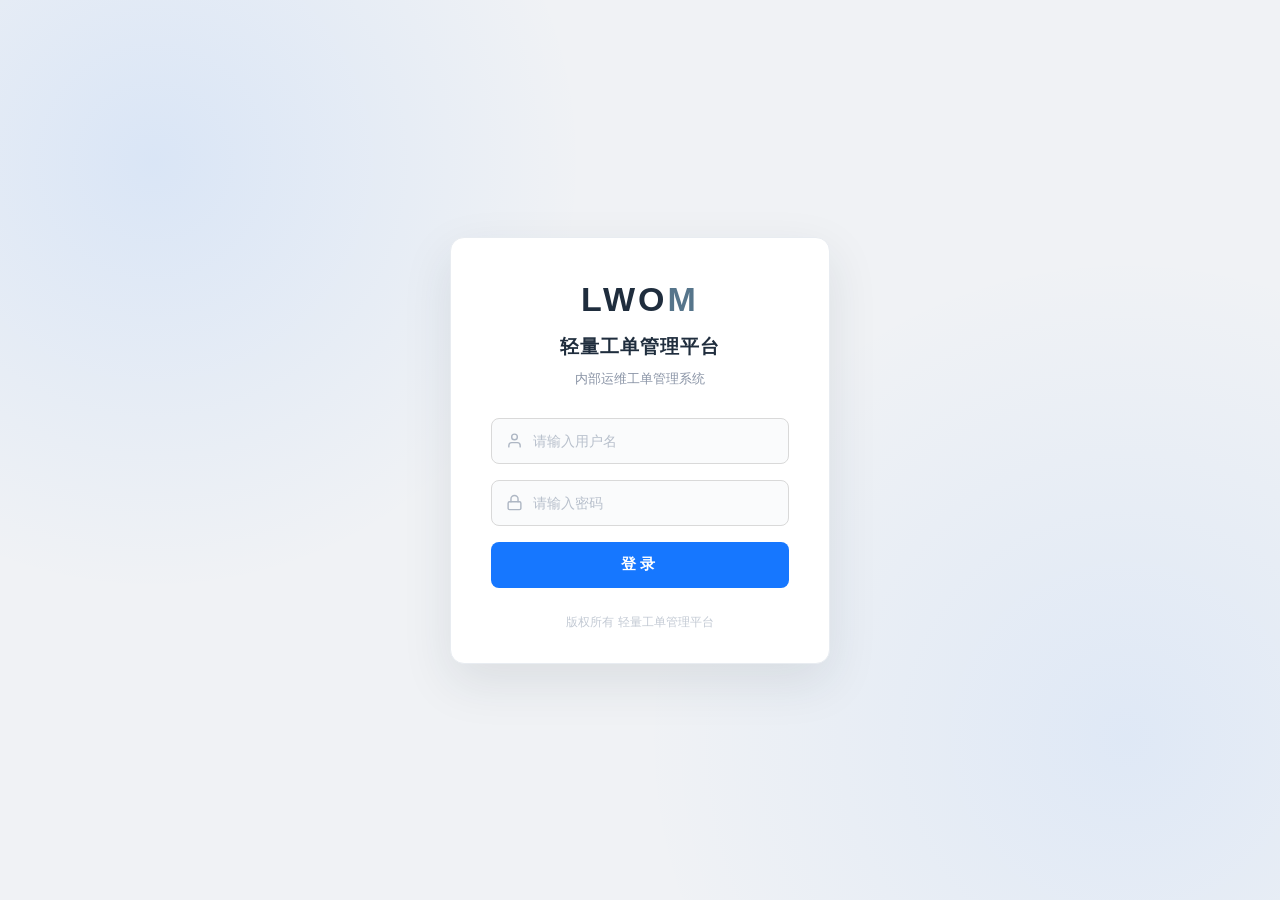
==== frontend/html/login.html @ e552d794 "前端登录页与静态资源入口" ====
<!DOCTYPE html>
<html lang="zh-CN">
<head>
    <meta charset="UTF-8">
    <meta name="viewport" content="width=device-width, initial-scale=1.0">
    <title>登录 - 轻量工单管理平台</title>
    <link rel="stylesheet" href="../css/style.css">
    <script src="../js/login.js" defer></script>
</head>
<body class="login-page">
    <div class="login-card">
    <div class="login-brand">LWO<span>M</span></div>
    <h1 class="login-title">轻量工单管理平台</h1>
    <p class="login-sub">内部运维工单管理系统</p>

    <form class="loginForm" novalidate>
        <div class="login-field">
            <svg viewBox="0 0 24 24"
            fill="none"
            stroke="currentColor"
            stroke-width="2"
            stroke-linecap="round"
            stroke-linejoin="round">
            <path d="M20 21v-2a4 4 0 0 0-4-4H8a4 4 0 0 0-4 4v2"></path>
            <circle cx="12" cy="7" r="4"></circle>
        </svg>
        <input type="text"
               id="username"
               placeholder="请输入用户名"
               autocomplete="username">
        </div>
        <div class="login-field">
            <svg viewBox="0 0 24 24"
                 fill="none"
                 stroke="currentColor"
                 stroke-width="2"
                 stroke-linecap="round"
                 stroke-linejoin="round">
                <rect x="3" y="11" width="18" height="11" rx="2"></rect>
                <path d="M7 11V7a5 5 0 0 1 10 0v4"></path>
                </svg>
                <input type="password"
                       id="password"
                       placeholder="请输入密码"
                       autocomplete="current-password">
        </div>
        <div class="login-tip" id="loginTip"></div>
        <button type="submit" class="login-btn" id="loginBtn">登录</button>
    </form>
    <p class="login-copy">版权所有 轻量工单管理平台</p>
    </div>
</body>
</html>
---- frontend/css/style.css ----
* {
    box-sizing:border-box;
    margin: 0;
    padding: 0;
}

body {
    font-family:
      -apple-system,
      BlinkMacSystemFont,
      "Segoe UI",
      "PingFang SC",
      "Hiragino Sans GB",
      "Microsoft YaHei",
      sans-serif;
    color: #1f2d3d;
    font-size: 14px;  
}

/* 页面背景与居中 */
.login-page{
    min-height: 100vh;
    display: flex;
    align-items: center;
    justify-content: center;
    padding: 24px;
    background:
      radial-gradient(circle at 12% 18%,rgba(22,119,255,0.10),transparent 32%),
      radial-gradient(circle at 88% 82%,rgba(22,119,255,0.08),transparent 36%),
      #f0f2f5;
}

/* 白色卡片 */
.login-card {
    width: 380px;
    max-width: 100%;
    background: #fff;
    border: 1px solid #e8ecf1;
    border-radius: 14px;
    box-shadow: 0 18px 50px
        rgba(31,45,61,0.10);
    padding: 44px 40px 32px;
    text-align:center;
}

/* 品牌字样 */
.login-brand {
    font-size: 34px;
    font-weight: 800;
    letter-spacing: 3px;
    line-height: 1;
    color: #1f2d3d;
}

.login-brand span {
    color:#56758B;
}

/* 标题与副标题 */
.login-title {
    margin-top: 18px;
    font-size: 19px;
    font-weight: 700;
    letter-spacing: 1px;
}

.login-sub {
    margin: 10px 0 30px;
    font-size: 13px;
    color: #8a94a6;
}

/* 输入框 */
.login-field {
    display:flex;
    align-items:  center;
    gap: 10px;
    height: 46px;
    padding: 0 14px;
    margin-bottom: 16px;
    border: 1px solid #d9d9d9;
    border-radius: 8px;
    background: #fafbfc;
    transition:
        border-color 0.2s,
        box-shadow 0.2s,
        background 0.2s;
}

.login-field:focus-within {
    border-color: #1677ff;
    background: #fff;
    box-shadow: 0 0 0 3px
        rgba(22,119,255,0.12);
}

.login-field svg{
    width: 17px;
    height: 17px;
    flex-shrink: 0;
    color: #aeb7c4;
}

.login-field input {
    flex: 1;
    min-width: 0;
    border: none;
    outline: none;
    background: transparent;
    font-size: 14px;
    color: #1f2d3d;
}

.login-field input::placeholder {
    color: #b8c0cc;
}

/* 错误与成功提示 */
.login-tip {
    display: none;
    margin-bottom: 16px;
    padding: 9px 12px;
    border-radius: 6px;
    font-size: 13px;
    line-height: 1.5;
    text-align: left;
}

.login-tip.show {
    display: block;
}

.login-tip.error {
    color: #ff4d4f;
    background: #fff1f0;
    border: 1px solid #ffccc7;
}

.login-tip.success {
    color: #389e0d;
    background: #f6ffed;
    border: 1px solid #b7eb8f;
}

/* 登录按钮 */
.login-btn {
    width: 100%;
    height: 46px;
    border: none;
    border-radius: 8px;
    background: #1677ff;
    color: #fff;
    font-size: 15px;
    font-weight: 600;
    letter-spacing: 4px;
    cursor: pointer;
    transition:
        background 0.2s,
        box-shadow 0.2s;
}

.login-btn:hover {
    background: #3c8dff;
    box-shadow: 0 6px 16px
        rgba(22,119,255,0.25);
}

.login-btn:disabled {
    background: #8fbcf5;
    cursor: not-allowed;
    box-shadow: none;
}

/* 版权 */
.login-copy {
    margin-top: 26px;
    font-size: 12px;
    color: #c3cad4;
}
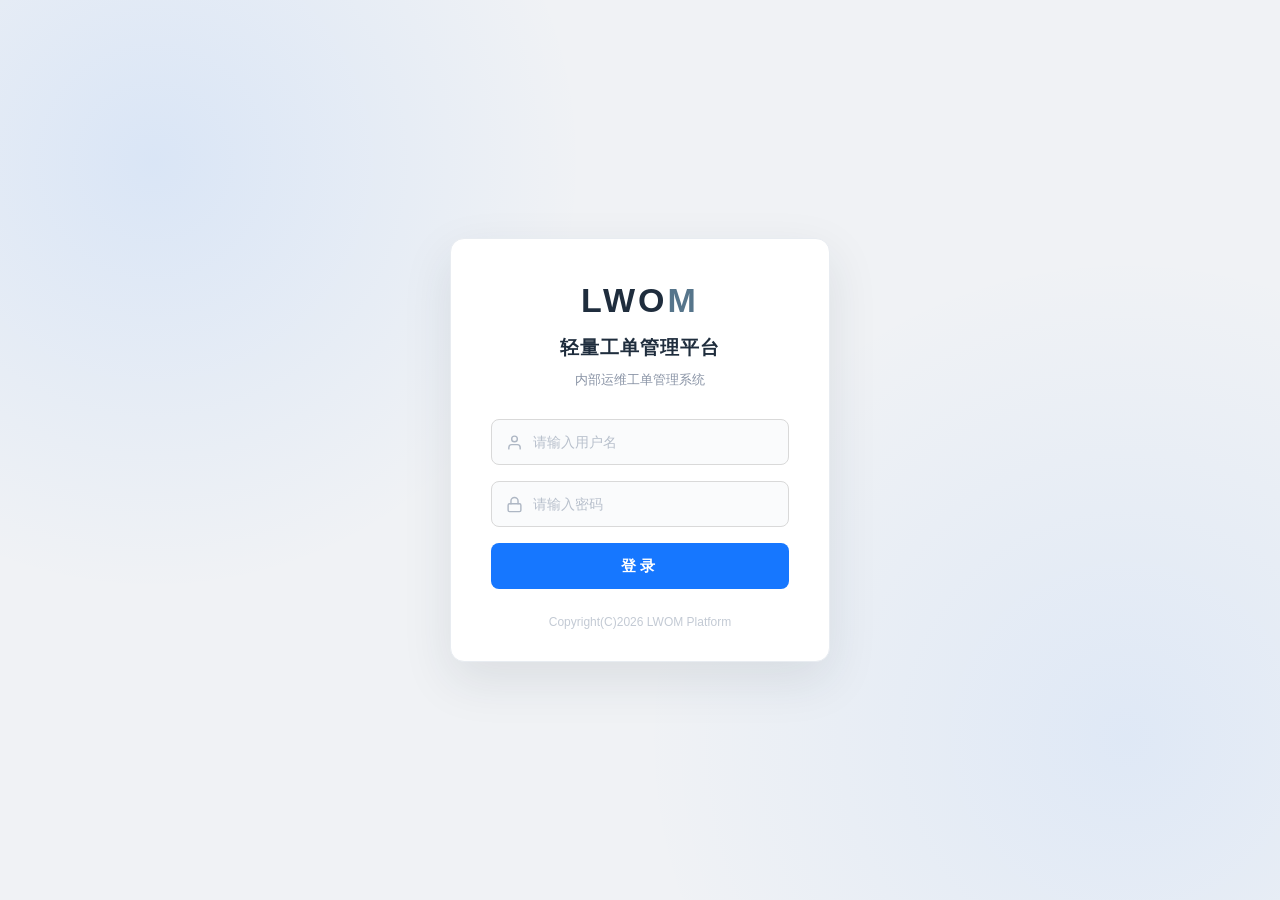
==== commit 23516caf: "登录页版权文字修改" ====
--- a/frontend/html/login.html
+++ b/frontend/html/login.html
@@ -47,7 +47,7 @@
         <div class="login-tip" id="loginTip"></div>
         <button type="submit" class="login-btn" id="loginBtn">登录</button>
     </form>
-    <p class="login-copy">版权所有 轻量工单管理平台</p>
+    <p class="login-copy">Copyright(C)2026 LWOM Platform</p>
     </div>
 </body>
 </html>
